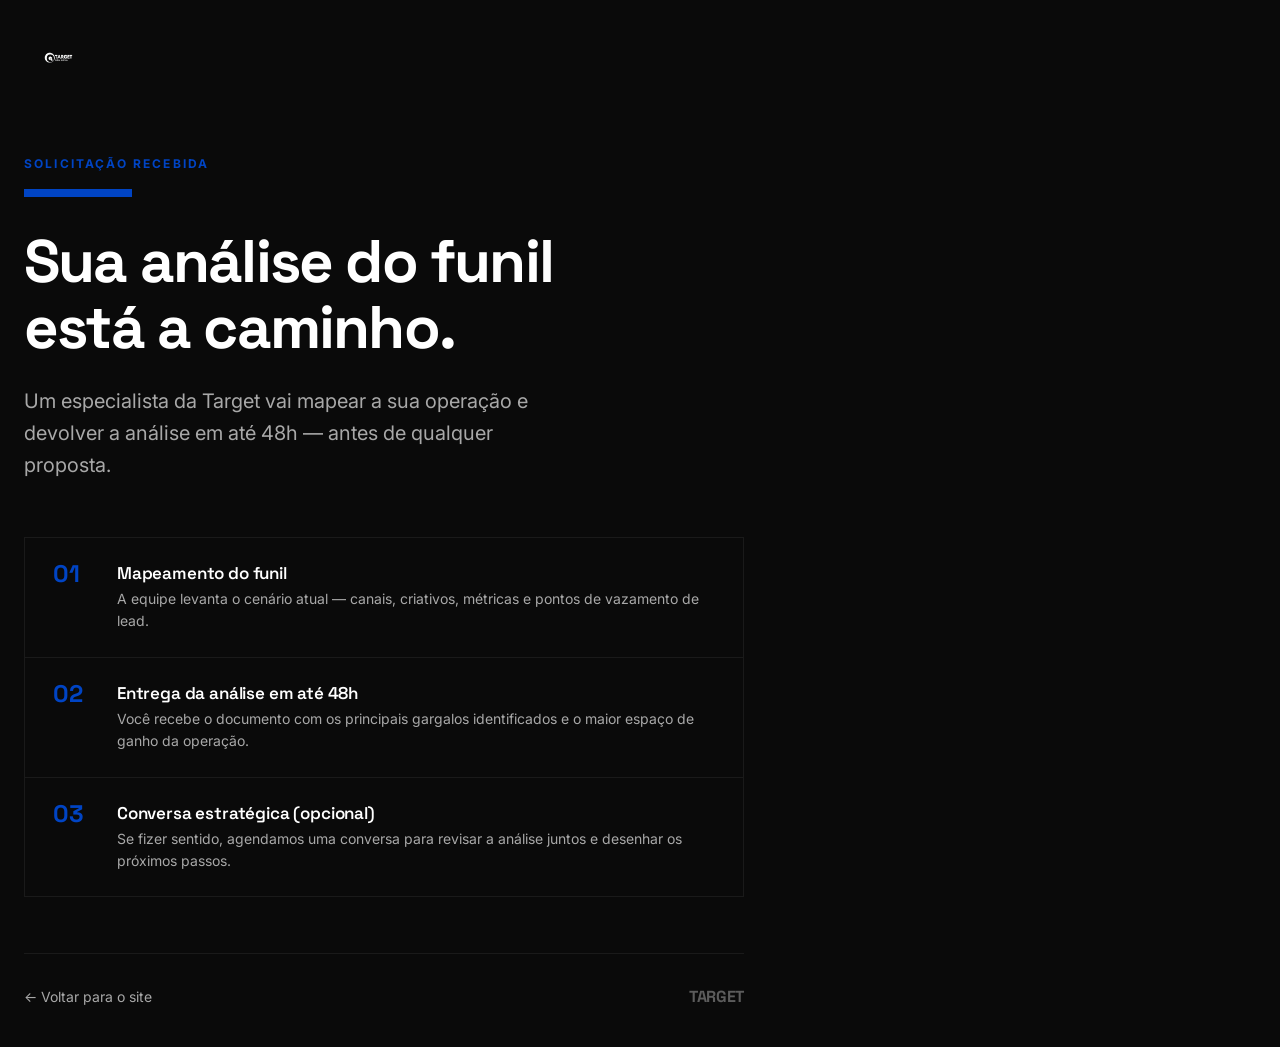
==== obrigado.html @ 98dff94e "Initial commit: landing page de gestão de tráfego pago Landing de conversão para Target Mídia Digita" ====
<!DOCTYPE html>
<html lang="pt-BR">
<head>
  <meta charset="UTF-8">
  <meta name="viewport" content="width=device-width, initial-scale=1.0">
  <title>Recebemos o seu contato — Target Mídia Digital</title>
  <link rel="preconnect" href="https://fonts.googleapis.com">
  <link rel="preconnect" href="https://fonts.gstatic.com" crossorigin>
  <link href="https://fonts.googleapis.com/css2?family=Space+Grotesk:wght@600;700&family=Inter:wght@400;500;600;700&display=swap" rel="stylesheet">
  <style>
    *, *::before, *::after { box-sizing: border-box; margin: 0; padding: 0; }
    :root {
      --white:#fff;
      --black:#0a0a0a;
      --blue:#0044c4;
      --gray-200:#eaeaea;
      --gray-400:#a8a8a8;
      --gray-600:#5c5c5c;
      --line-dark:#1a1a1a;
    }
    body {
      font-family: 'Inter', sans-serif;
      background: var(--black);
      color: var(--white);
      min-height: 100vh;
      display: flex;
      flex-direction: column;
      padding: 40px 24px;
      -webkit-font-smoothing: antialiased;
    }
    .header {
      max-width: 1200px;
      margin: 0 auto 80px;
      width: 100%;
    }
    .logo { height: 36px; width: auto; display: block; }
    .container {
      max-width: 720px;
      margin: auto 0;
      width: 100%;
      padding: 0 0;
    }
    .tag {
      font-size: 12px;
      font-weight: 700;
      letter-spacing: 0.18em;
      text-transform: uppercase;
      color: var(--blue);
      margin-bottom: 18px;
    }
    .blue-bar {
      display: block;
      width: 108px;
      height: 8px;
      background: var(--blue);
      margin-bottom: 32px;
    }
    h1 {
      font-family: 'Space Grotesk', sans-serif;
      font-size: 40px;
      font-weight: 700;
      letter-spacing: -0.03em;
      line-height: 1.1;
      margin-bottom: 24px;
      max-width: 600px;
    }
    @media (min-width: 768px) { h1 { font-size: 60px; } }
    .lead {
      font-size: 18px;
      color: var(--gray-400);
      line-height: 1.6;
      margin-bottom: 56px;
      max-width: 540px;
    }
    @media (min-width: 768px) { .lead { font-size: 20px; } }
    .steps {
      display: flex;
      flex-direction: column;
      gap: 1px;
      background: var(--line-dark);
      border: 1px solid var(--line-dark);
      margin-bottom: 56px;
    }
    .step {
      background: var(--black);
      padding: 24px 28px;
      display: grid;
      grid-template-columns: 48px 1fr;
      gap: 16px;
    }
    .step-num {
      font-family: 'Space Grotesk', sans-serif;
      font-size: 24px;
      font-weight: 700;
      color: var(--blue);
      letter-spacing: -0.02em;
      line-height: 1;
    }
    .step-content {
      display: flex;
      flex-direction: column;
      gap: 4px;
    }
    .step-title {
      font-family: 'Space Grotesk', sans-serif;
      font-size: 17px;
      font-weight: 600;
      color: var(--white);
      letter-spacing: -0.01em;
    }
    .step-text {
      font-size: 14px;
      color: var(--gray-400);
      line-height: 1.6;
    }
    .footer-line {
      padding-top: 32px;
      border-top: 1px solid var(--line-dark);
      display: flex;
      flex-direction: column;
      gap: 16px;
    }
    @media (min-width: 600px) {
      .footer-line { flex-direction: row; justify-content: space-between; align-items: center; }
    }
    .back {
      font-size: 14px;
      color: var(--gray-400);
      text-decoration: none;
      display: inline-flex;
      align-items: center;
      gap: 8px;
      transition: color 0.2s;
    }
    .back:hover { color: var(--white); }
    .brand {
      font-family: 'Space Grotesk', sans-serif;
      font-size: 16px;
      font-weight: 700;
      color: var(--gray-600);
      letter-spacing: -0.02em;
    }

    /* Reveal animations (mesmo padrão do index.html) */
    .reveal {
      opacity: 0;
      transform: translateY(24px);
      transition: opacity 0.6s ease, transform 0.6s ease;
    }
    .reveal.visible {
      opacity: 1;
      transform: translateY(0);
    }
    .reveal[data-stagger="0"] { transition-delay: 0ms; }
    .reveal[data-stagger="1"] { transition-delay: 180ms; }
    .reveal[data-stagger="2"] { transition-delay: 360ms; }
    .reveal[data-stagger="3"] { transition-delay: 540ms; }
  </style>
</head>
<body>

  <div class="header">
    <img src="assets/logo-dark.png" alt="Target Mídia Digital" class="logo">
  </div>

  <div class="container">
    <div class="tag reveal">Solicitação recebida</div>
    <span class="blue-bar reveal"></span>
    <h1 class="reveal">Sua análise do funil está a caminho.</h1>
    <p class="lead reveal">
      Um especialista da Target vai mapear a sua operação e devolver a análise em até 48h — antes de qualquer proposta.
    </p>

    <div class="steps">
      <div class="step reveal" data-stagger="0">
        <div class="step-num">01</div>
        <div class="step-content">
          <div class="step-title">Mapeamento do funil</div>
          <div class="step-text">A equipe levanta o cenário atual — canais, criativos, métricas e pontos de vazamento de lead.</div>
        </div>
      </div>
      <div class="step reveal" data-stagger="1">
        <div class="step-num">02</div>
        <div class="step-content">
          <div class="step-title">Entrega da análise em até 48h</div>
          <div class="step-text">Você recebe o documento com os principais gargalos identificados e o maior espaço de ganho da operação.</div>
        </div>
      </div>
      <div class="step reveal" data-stagger="2">
        <div class="step-num">03</div>
        <div class="step-content">
          <div class="step-title">Conversa estratégica (opcional)</div>
          <div class="step-text">Se fizer sentido, agendamos uma conversa para revisar a análise juntos e desenhar os próximos passos.</div>
        </div>
      </div>
    </div>

    <div class="footer-line reveal">
      <a href="index.html" class="back">← Voltar para o site</a>
      <div class="brand">TARGET</div>
    </div>
  </div>

  <script>
    const observer = new IntersectionObserver(entries => {
      entries.forEach(e => {
        if (e.isIntersecting) {
          e.target.classList.add('visible');
          observer.unobserve(e.target);
        }
      });
    }, { threshold: 0.12 });
    document.querySelectorAll('.reveal').forEach(el => observer.observe(el));
  </script>

</body>
</html>
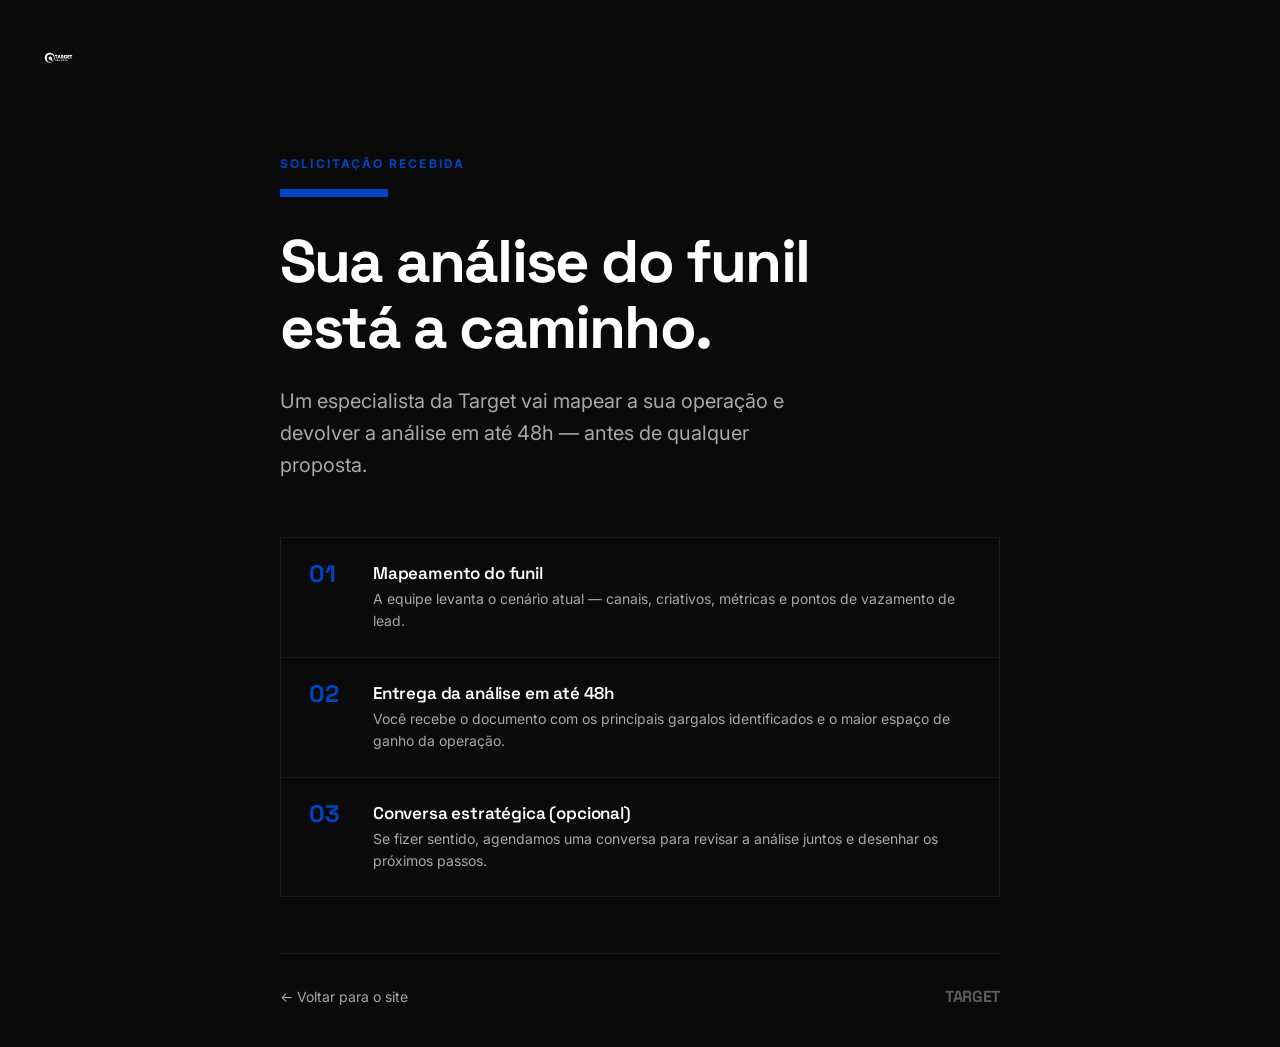
==== commit e4e620c9: "fix: centraliza .container horizontalmente na obrigado.html O margin auto 0 só aplicava centralizaçã" ====
--- a/obrigado.html
+++ b/obrigado.html
@@ -36,9 +36,8 @@
     .logo { height: 36px; width: auto; display: block; }
     .container {
       max-width: 720px;
-      margin: auto 0;
+      margin: auto;
       width: 100%;
-      padding: 0 0;
     }
     .tag {
       font-size: 12px;
